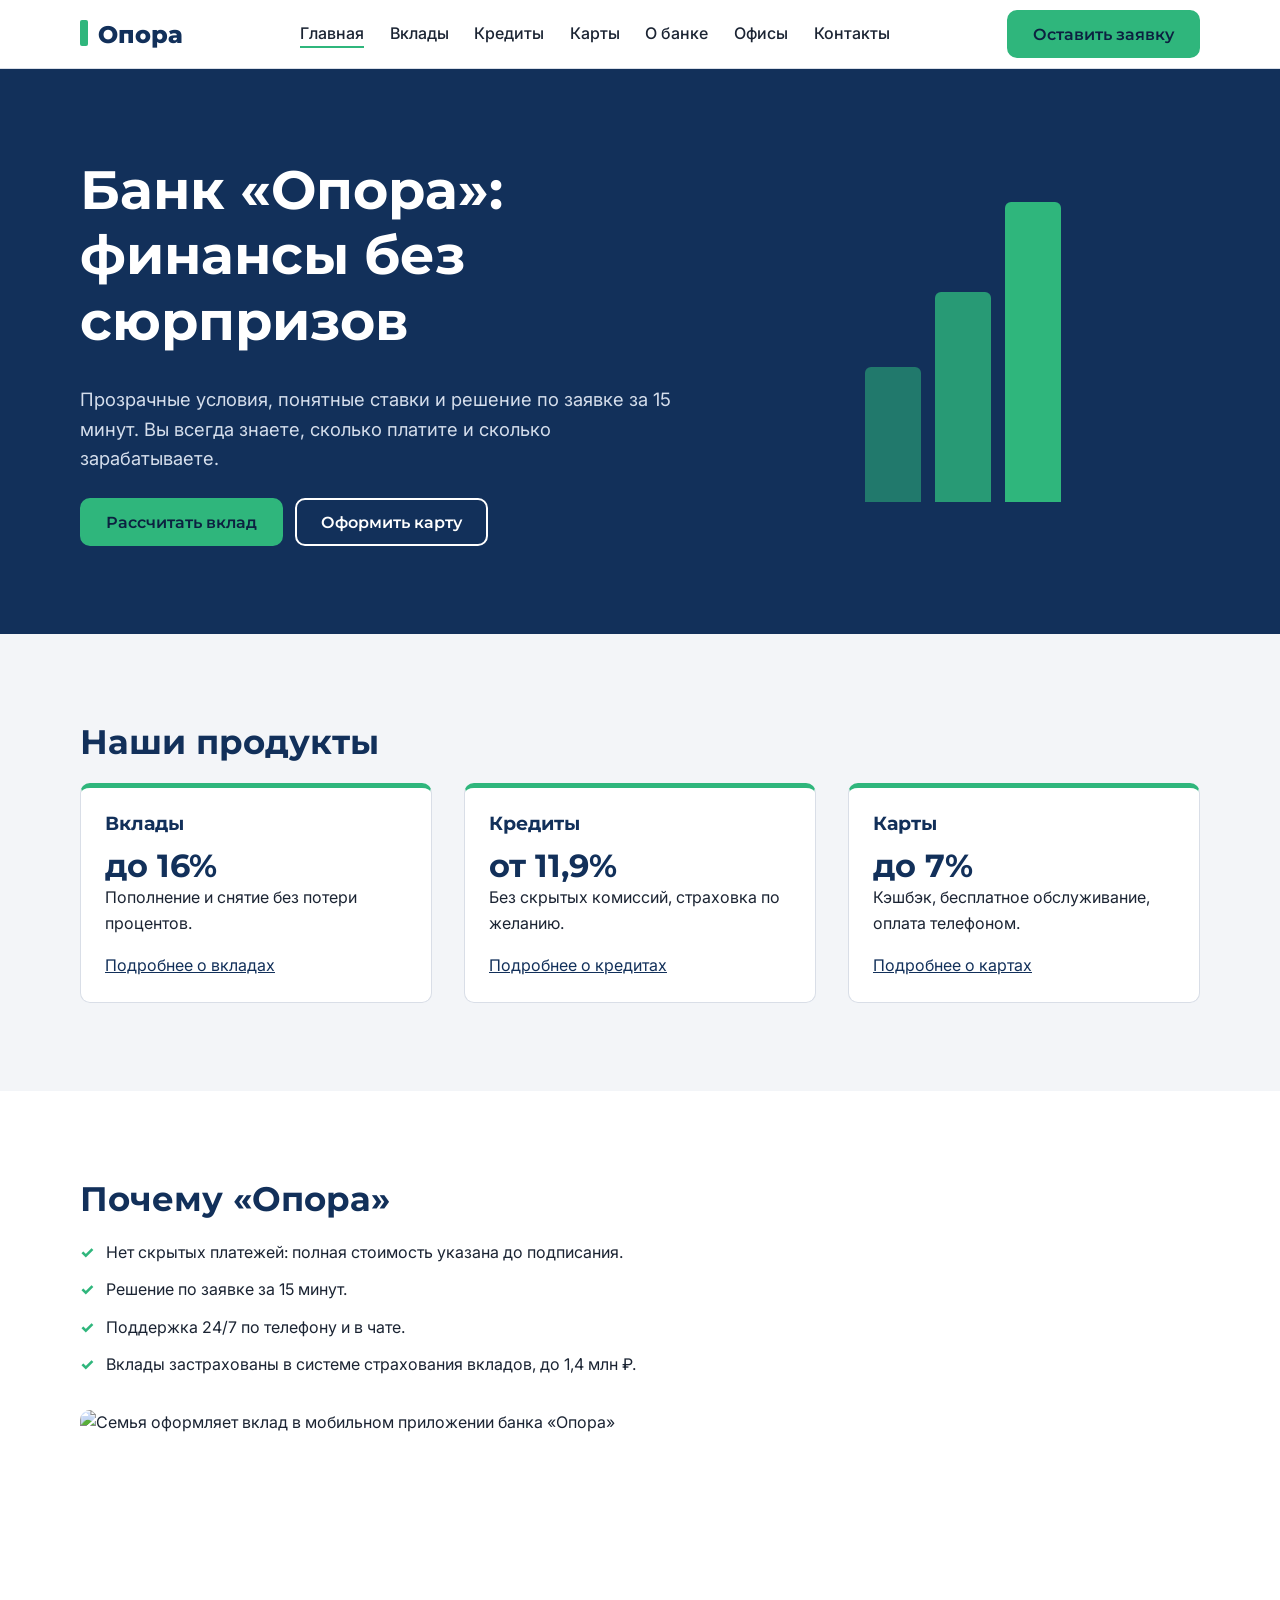
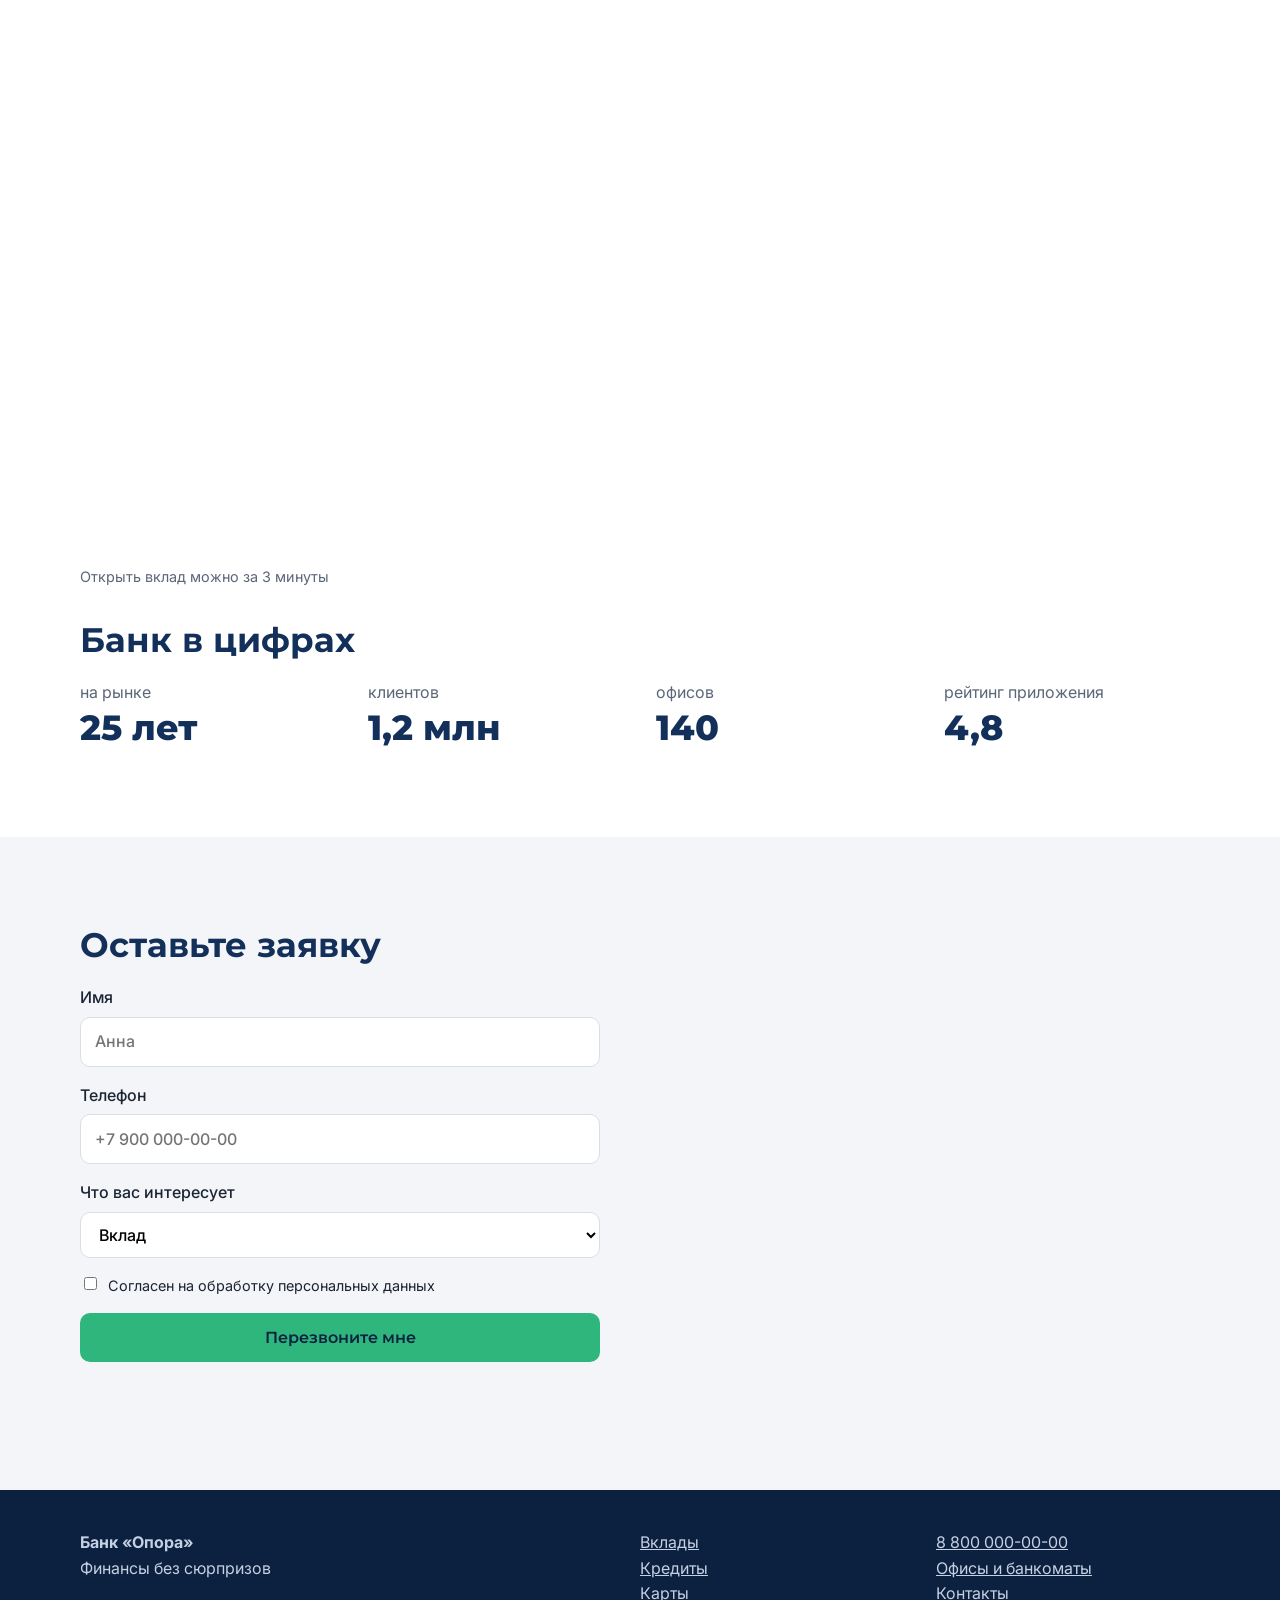
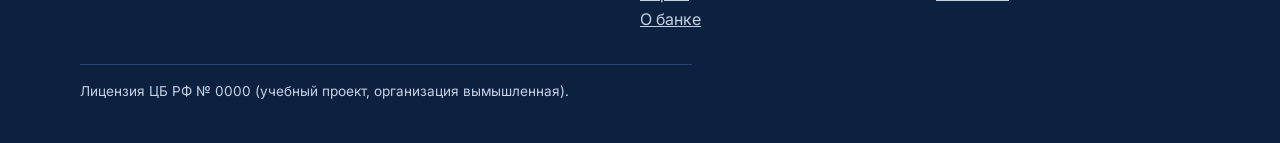
==== index.html @ 125a6b94 "Add files via upload" ====
<!DOCTYPE html>
<html lang="ru">
<head>
  <meta charset="UTF-8">
  <meta name="viewport" content="width=device-width, initial-scale=1">
  <title>Банк «Опора» — вклады, кредиты и карты без скрытых условий</title>
  <meta name="description" content="Банк «Опора»: вклады до 16% годовых, кредиты без скрытых комиссий и карты с кэшбэком. Рассчитайте доход онлайн и оставьте заявку за 3 минуты.">
  <meta name="keywords" content="банк, вклады, кредит наличными, дебетовая карта, кэшбэк, онлайн-заявка">
  <link rel="preconnect" href="https://fonts.googleapis.com">
  <link rel="preconnect" href="https://fonts.gstatic.com" crossorigin>
  <link rel="stylesheet" href="https://fonts.googleapis.com/css2?family=Inter:wght@400;500&family=Montserrat:wght@600;700;800&display=swap">
  <link rel="stylesheet" href="style.css">
  <!-- Микроразметка Schema.org (JSON-LD): организация -->
  <script type="application/ld+json">
  {
    "@context": "https://schema.org",
    "@type": "BankOrCreditUnion",
    "name": "Банк «Опора»",
    "slogan": "Финансы без сюрпризов",
    "telephone": "+7-800-000-00-00",
    "url": "https://bank.example.ru/"
  }
  </script>
  <!-- Yandex.Metrika counter -->
<script type="text/javascript">
    (function(m,e,t,r,i,k,a){
        m[i]=m[i]||function(){(m[i].a=m[i].a||[]).push(arguments)};
        m[i].l=1*new Date();
        for (var j = 0; j < document.scripts.length; j++) {if (document.scripts[j].src === r) { return; }}
        k=e.createElement(t),a=e.getElementsByTagName(t)[0],k.async=1,k.src=r,a.parentNode.insertBefore(k,a)
    })(window, document,'script','https://mc.yandex.ru/metrika/tag.js?id=113597679', 'ym');

    ym(113597679, 'init', {ssr:true, webvisor:true, clickmap:true, ecommerce:"dataLayer", referrer: document.referrer, url: location.href, accurateTrackBounce:true, trackLinks:true});
</script>
<noscript><div><img src="https://mc.yandex.ru/watch/113597679" style="position:absolute; left:-9999px;" alt="" /></div></noscript>
<!-- /Yandex.Metrika counter -->
 <script async src="https://www.googletagmanager.com/gtag/js?id=G-XXXXXXXXXX"></script>
<script>
  window.dataLayer = window.dataLayer || [];
  function gtag(){dataLayer.push(arguments);}
  gtag('js', new Date());
  gtag('config', 'G-KY3PJBNXJ1');
</script>
</head>
<body>

<header class="header">
  <div class="container header__inner">
    <a class="logo" href="index.html">Опора</a>
    <button class="burger" type="button" aria-label="Открыть меню" aria-expanded="false">☰</button>
    <nav class="nav" aria-label="Основное меню">
      <ul class="nav__list">
        <li><a class="nav__link nav__link--active" href="index.html">Главная</a></li>
        <li><a class="nav__link" href="deposits.html">Вклады</a></li>
        <li><a class="nav__link" href="credits.html">Кредиты</a></li>
        <li><a class="nav__link" href="cards.html">Карты</a></li>
        <li><a class="nav__link" href="about.html">О банке</a></li>
        <li><a class="nav__link" href="offices.html">Офисы</a></li>
        <li><a class="nav__link" href="contacts.html">Контакты</a></li>
      </ul>
    </nav>
    <a class="btn header__cta" href="#lead">Оставить заявку</a>
  </div>
</header>

<main>
  <!-- Главный экран -->
  <section class="hero section">
    <div class="container hero__inner">
      <div>
        <h1>Банк «Опора»: финансы без сюрпризов</h1>
        <p class="hero__text">Прозрачные условия, понятные ставки и решение по заявке за 15 минут. Вы всегда знаете, сколько платите и сколько зарабатываете.</p>
        <div class="hero__actions">
          <a class="btn" href="deposits.html">Рассчитать вклад</a>
          <a class="btn btn--ghost" href="cards.html">Оформить карту</a>
        </div>
      </div>
      <!-- Декоративный элемент, скринридер его пропускает -->
      <div class="pillars" aria-hidden="true">
        <span class="pillars__bar"></span>
        <span class="pillars__bar"></span>
        <span class="pillars__bar"></span>
      </div>
    </div>
  </section>

  <!-- Продукты -->
  <section class="section">
    <div class="container">
      <h2>Наши продукты</h2>
      <div class="cards">
        <article class="card">
          <h3>Вклады</h3>
          <p class="card__rate">до 16%</p>
          <p>Пополнение и снятие без потери процентов.</p>
          <a href="deposits.html">Подробнее о вкладах</a>
        </article>
        <article class="card">
          <h3>Кредиты</h3>
          <p class="card__rate">от 11,9%</p>
          <p>Без скрытых комиссий, страховка по желанию.</p>
          <a href="credits.html">Подробнее о кредитах</a>
        </article>
        <article class="card">
          <h3>Карты</h3>
          <p class="card__rate">до 7%</p>
          <p>Кэшбэк, бесплатное обслуживание, оплата телефоном.</p>
          <a href="cards.html">Подробнее о картах</a>
        </article>
      </div>
    </div>
  </section>

  <!-- Преимущества и цифры -->
  <section class="section section--white">
    <div class="container">
      <h2>Почему «Опора»</h2>
      <ul class="features">
        <li class="features__item">Нет скрытых платежей: полная стоимость указана до подписания.</li>
        <li class="features__item">Решение по заявке за 15 минут.</li>
        <li class="features__item">Поддержка 24/7 по телефону и в чате.</li>
        <li class="features__item">Вклады застрахованы в системе страхования вкладов, до 1,4 млн ₽.</li>
      </ul>
      <figure class="media">
       <img src="images/family-app.webp" alt="Семья оформляет вклад в мобильном приложении банка «Опора»" width="1200" height="800" loading="lazy">
      <figcaption>Открыть вклад можно за 3 минуты</figcaption>
      </figure>
      <h2>Банк в цифрах</h2>
      <dl class="stats">
        <div><dd class="stats__value">25 лет</dd><dt class="stats__label">на рынке</dt></div>
        <div><dd class="stats__value">1,2 млн</dd><dt class="stats__label">клиентов</dt></div>
        <div><dd class="stats__value">140</dd><dt class="stats__label">офисов</dt></div>
        <div><dd class="stats__value">4,8</dd><dt class="stats__label">рейтинг приложения</dt></div>
      </dl>
    </div>
  </section>

  <!-- Форма заявки -->
  <section class="section" id="lead">
    <div class="container">
      <h2>Оставьте заявку</h2>
      <form class="form" id="lead-form" novalidate>
        <label class="form__field">Имя
          <input class="form__input" type="text" name="name" required minlength="2" placeholder="Анна" autocomplete="name">
        </label>
        <label class="form__field">Телефон
          <input class="form__input" type="tel" name="phone" required pattern="[0-9+()\s-]{10,}" placeholder="+7 900 000-00-00" autocomplete="tel">
        </label>
        <label class="form__field">Что вас интересует
          <select class="form__input" name="product">
            <option>Вклад</option>
            <option>Кредит</option>
            <option>Карта</option>
          </select>
        </label>
        <label class="form__check">
          <input type="checkbox" name="agree" required>
          Согласен на обработку персональных данных
        </label>
        <button class="btn" type="submit">Перезвоните мне</button>
        <p class="form__msg" role="status"></p>
      </form>
    </div>
  </section>
</main>

<footer class="footer">
  <div class="container footer__inner">
    <div>
      <strong>Банк «Опора»</strong>
      <p>Финансы без сюрпризов</p>
    </div>
    <ul class="footer__list">
      <li><a href="deposits.html">Вклады</a></li>
      <li><a href="credits.html">Кредиты</a></li>
      <li><a href="cards.html">Карты</a></li>
      <li><a href="about.html">О банке</a></li>
    </ul>
    <ul class="footer__list">
      <li><a href="tel:+78000000000">8 800 000-00-00</a></li>
      <li><a href="offices.html">Офисы и банкоматы</a></li>
      <li><a href="contacts.html">Контакты</a></li>
    </ul>
    <p class="footer__small">Лицензия ЦБ РФ № 0000 (учебный проект, организация вымышленная).</p>
  </div>
</footer>

<script src="script.js"></script>
</body>
</html>
---- style.css ----
/* ==========================================================
   Банк «Опора» — общий файл стилей (учебный проект)
   Методология: БЭМ (блок__элемент--модификатор)
   ========================================================== */

/* ---------- 1. Переменные (CSS custom properties) ---------- */
:root {
  --navy: #12305a;
  --navy-dark: #0c2140;
  --green: #2fb67c;
  --bg: #f3f5f8;
  --white: #ffffff;
  --text: #1b2433;
  --muted: #5b6678;
  --line: #d9dee7;
  --radius: 10px;
  --container: 1120px;
  /* clamp(мин, предпочтительное, макс) — плавный отступ без @media */
  --gap: clamp(16px, 3vw, 32px);
  --font-head: "Montserrat", Arial, sans-serif;
  --font-body: "Inter", Arial, sans-serif;
}

/* ---------- 2. Базовые стили ---------- */
*, *::before, *::after { box-sizing: border-box; }

body {
  margin: 0;
  font-family: var(--font-body);
  font-size: 1rem;
  line-height: 1.6;
  color: var(--text);
  background: var(--bg);
}

h1, h2, h3 { font-family: var(--font-head); line-height: 1.2; color: var(--navy); margin: 0 0 .6em; }
h1 { font-size: clamp(2rem, 5vw, 3.4rem); }
h2 { font-size: clamp(1.5rem, 3vw, 2.1rem); }
h3 { font-size: 1.2rem; }
p  { margin: 0 0 1em; max-width: 68ch; } /* строка < 80 символов */

a { color: var(--navy); }

/* Видимый фокус для клавиатуры (доступность) */
:focus-visible { outline: 3px solid var(--green); outline-offset: 2px; }

.container { width: min(100% - 2 * var(--gap), var(--container)); margin-inline: auto; }
.section { padding-block: clamp(40px, 7vw, 88px); }
.section--white { background: var(--white); }

/* ---------- 3. Кнопки ---------- */
.btn {
  display: inline-block;
  padding: .8em 1.5em;
  border: 2px solid var(--green);
  border-radius: var(--radius);
  background: var(--green);
  color: var(--navy-dark);
  font: 600 1rem var(--font-head);
  text-decoration: none;
  cursor: pointer;
  transition: transform .15s, background .15s;
}
.btn:hover  { background: #27a06c; transform: translateY(-2px); }
.btn:active { transform: translateY(0); }
.btn--ghost { background: transparent; color: var(--white); border-color: var(--white); }
.btn--ghost:hover { background: rgba(255, 255, 255, .15); }

/* ---------- 4. Шапка и навигация ---------- */
.header { background: var(--white); border-bottom: 1px solid var(--line); position: sticky; top: 0; z-index: 10; }
.header__inner { display: flex; align-items: center; justify-content: space-between; gap: var(--gap); min-height: 68px; }

.logo { font: 800 1.5rem var(--font-head); color: var(--navy); text-decoration: none; }
/* Псевдоэлемент: зелёная «опора» перед названием */
.logo::before {
  content: ""; display: inline-block; width: 8px; height: 1.1em;
  background: var(--green); margin-right: .4em; vertical-align: -.15em; border-radius: 2px;
}

.nav__list { display: flex; gap: clamp(12px, 2vw, 28px); list-style: none; margin: 0; padding: 0; }
.nav__link { text-decoration: none; color: var(--text); font-weight: 500; padding-block: .3em; position: relative; }
/* Подчёркивание, растущее при наведении */
.nav__link::after {
  content: ""; position: absolute; left: 0; bottom: 0; height: 2px; width: 0;
  background: var(--green); transition: width .2s;
}
.nav__link:hover::after, .nav__link--active::after { width: 100%; }

.burger { display: none; background: none; border: 0; font-size: 1.8rem; color: var(--navy); cursor: pointer; }

/* ---------- 5. Герой (главный экран) ---------- */
.hero { background: var(--navy); color: var(--white); overflow: hidden; }
.hero__inner { display: grid; grid-template-columns: 1.3fr 1fr; align-items: center; gap: var(--gap); }
.hero h1 { color: var(--white); }
.hero__text { font-size: 1.15rem; color: #d5deec; }
.hero__actions { display: flex; flex-wrap: wrap; gap: 12px; margin-top: 1.5em; }

/* Три «опоры» разной высоты — рисуем чистым CSS, без картинок */
.pillars { display: flex; align-items: flex-end; justify-content: center; gap: 14px; height: 300px; }
.pillars__bar {
  width: 56px; background: var(--green); border-radius: 6px 6px 0 0;
  transform-origin: bottom;
  animation: grow 1s ease-out both; /* единственная анимация при загрузке */
}
.pillars__bar:nth-child(1) { height: 45%;  animation-delay: .1s; opacity: .55; }
.pillars__bar:nth-child(2) { height: 70%;  animation-delay: .3s; opacity: .8; }
.pillars__bar:nth-child(3) { height: 100%; animation-delay: .5s; }

@keyframes grow { from { transform: scaleY(0); } to { transform: scaleY(1); } }

/* ---------- 6. Карточки продуктов ---------- */
.cards { display: grid; grid-template-columns: repeat(auto-fit, minmax(240px, 1fr)); gap: var(--gap); }
.card { background: var(--white); border: 1px solid var(--line); border-radius: var(--radius); padding: 24px; border-top: 5px solid var(--green); }
.card__rate { font: 700 2rem var(--font-head); color: var(--navy); margin: 0; }
.card:hover { box-shadow: 0 8px 24px rgba(18, 48, 90, .12); }

/* ---------- 7. Список преимуществ и цифры ---------- */
.features { list-style: none; padding: 0; margin: 0; display: grid; gap: 12px; }
.features__item { padding-left: 1.6em; position: relative; }
.features__item::before { content: "✓"; position: absolute; left: 0; color: var(--green); font-weight: 800; }

.stats { display: grid; grid-template-columns: repeat(auto-fit, minmax(140px, 1fr)); gap: var(--gap); margin: 0; }
/* В HTML сначала термин (dt), на экране сверху значение */
.stats > div { display: flex; flex-direction: column-reverse; }
.stats__value { font: 800 2.2rem var(--font-head); color: var(--navy); margin: 0; }
.stats__label { margin: 0; color: var(--muted); }

/* Текст только для скринридеров */
.visually-hidden { position: absolute; width: 1px; height: 1px; overflow: hidden; clip-path: inset(50%); white-space: nowrap; }

/* ---------- 8. Таблицы ---------- */
.table-wrap { overflow-x: auto; } /* таблица прокручивается внутри, страница — нет */
.table { width: 100%; border-collapse: collapse; background: var(--white); }
.table th, .table td { padding: 12px 16px; text-align: left; border-bottom: 1px solid var(--line); }
.table thead th { background: var(--navy); color: var(--white); }
.table tbody tr:nth-child(even) { background: var(--bg); } /* зебра */
.table tbody tr:hover { background: #e4f5ed; }

/* ---------- 9. Формы и калькулятор ---------- */
.form { display: grid; gap: 16px; max-width: 520px; }
.form__field { display: grid; gap: 6px; font-weight: 500; }
.form__input {
  padding: .7em .9em; border: 1px solid var(--line); border-radius: var(--radius);
  font: inherit; background: var(--white);
}
.form__input:focus { border-color: var(--navy); }
.form__input:invalid:not(:placeholder-shown) { border-color: #c0392b; } /* ошибка */
.form__check { display: flex; gap: 8px; align-items: flex-start; font-weight: 400; font-size: .9rem; }
.form__msg { min-height: 1.5em; font-weight: 600; color: #1d7a52; margin: 0; }

.calc { display: grid; grid-template-columns: 1fr 1fr; gap: var(--gap); align-items: start; }
.calc__result { background: var(--navy); color: var(--white); border-radius: var(--radius); padding: 28px; }
.calc__total { font: 800 clamp(1.8rem, 4vw, 2.6rem) var(--font-head); margin: .2em 0; }
.calc__result p { color: #d5deec; margin: 0; }

/* ---------- 10. Шаги и FAQ ---------- */
.steps { counter-reset: step; list-style: none; padding: 0; display: grid; gap: 16px; }
.steps__item { counter-increment: step; padding-left: 56px; position: relative; }
.steps__item::before {
  content: counter(step); position: absolute; left: 0; top: 0;
  width: 40px; height: 40px; border-radius: 50%; background: var(--navy); color: var(--white);
  display: grid; place-items: center; font: 700 1.1rem var(--font-head);
}

.faq__item { background: var(--white); border: 1px solid var(--line); border-radius: var(--radius); padding: 14px 18px; margin-bottom: 10px; }
.faq__q { font-weight: 600; cursor: pointer; }
.faq__item[open] { border-color: var(--green); }

/* ---------- 11. Подвал ---------- */
.footer { background: var(--navy-dark); color: #c5d0e2; padding-block: 40px; }
.footer__inner { display: grid; grid-template-columns: 2fr 1fr 1fr; gap: var(--gap); }
.footer a { color: #c5d0e2; }
.footer__list { list-style: none; padding: 0; margin: 0; }
.footer__small { grid-column: 1 / -1; font-size: .85rem; border-top: 1px solid #2a4469; padding-top: 16px; margin: 0; }

/* ---------- 12. Адаптивность (брейкпоинты 900 / 640 px) ---------- */
@media (max-width: 900px) {
  .hero__inner, .calc { grid-template-columns: 1fr; }
  .pillars { height: 180px; }
  .footer__inner { grid-template-columns: 1fr 1fr; }
}

@media (max-width: 640px) {
  .burger { display: block; }
  .nav { display: none; position: absolute; top: 68px; left: 0; right: 0; background: var(--white); border-bottom: 1px solid var(--line); padding: 12px var(--gap); }
  .nav--open { display: block; } /* класс добавляет script.js */
  .nav__list { flex-direction: column; }
  .header__cta { display: none; }
  .footer__inner { grid-template-columns: 1fr; }
}

/* Уважаем настройку «уменьшить анимацию» в системе */
@media (prefers-reduced-motion: reduce) {
  * { animation: none !important; transition: none !important; }
}

/* ---------- 13. Дополнения: банковская карта (cards.html) ---------- */
.bankcard {
  position: relative; aspect-ratio: 1.586; /* пропорции реальной карты */
  border-radius: 14px; padding: 20px; color: var(--white);
  background: var(--navy); display: flex; align-items: flex-end;
  font: 600 1.1rem var(--font-head); transition: transform .25s;
}
.bankcard:hover { transform: rotate(-2deg) translateY(-4px); }
/* Чип карты */
.bankcard::before {
  content: ""; position: absolute; top: 22px; left: 20px;
  width: 44px; height: 32px; border-radius: 6px; background: #e6c97a;
}
/* Круг-логотип в углу */
.bankcard::after {
  content: ""; position: absolute; top: 20px; right: 20px;
  width: 30px; height: 30px; border-radius: 50%; background: var(--green);
}
.bankcard--green { background: #1d7a52; }
.bankcard--dark  { background: var(--navy-dark); }
.bankcard--green::after, .bankcard--dark::after { background: var(--white); }
.card__media { margin-bottom: 16px; }

/* ---------- 14. Картинки с подписью (адаптивные) ---------- */
.media { margin: var(--gap) 0; }
.media img {
  display: block;
  width: 100%;        /* тянется по ширине контейнера */
  height: auto;       /* высота считается по пропорциям из width/height */
  border-radius: var(--radius);
}
.media figcaption { margin-top: 8px; font-size: .9rem; color: var(--muted); }
.media--narrow { max-width: 800px; } /* для deposit-coins (800 px) */
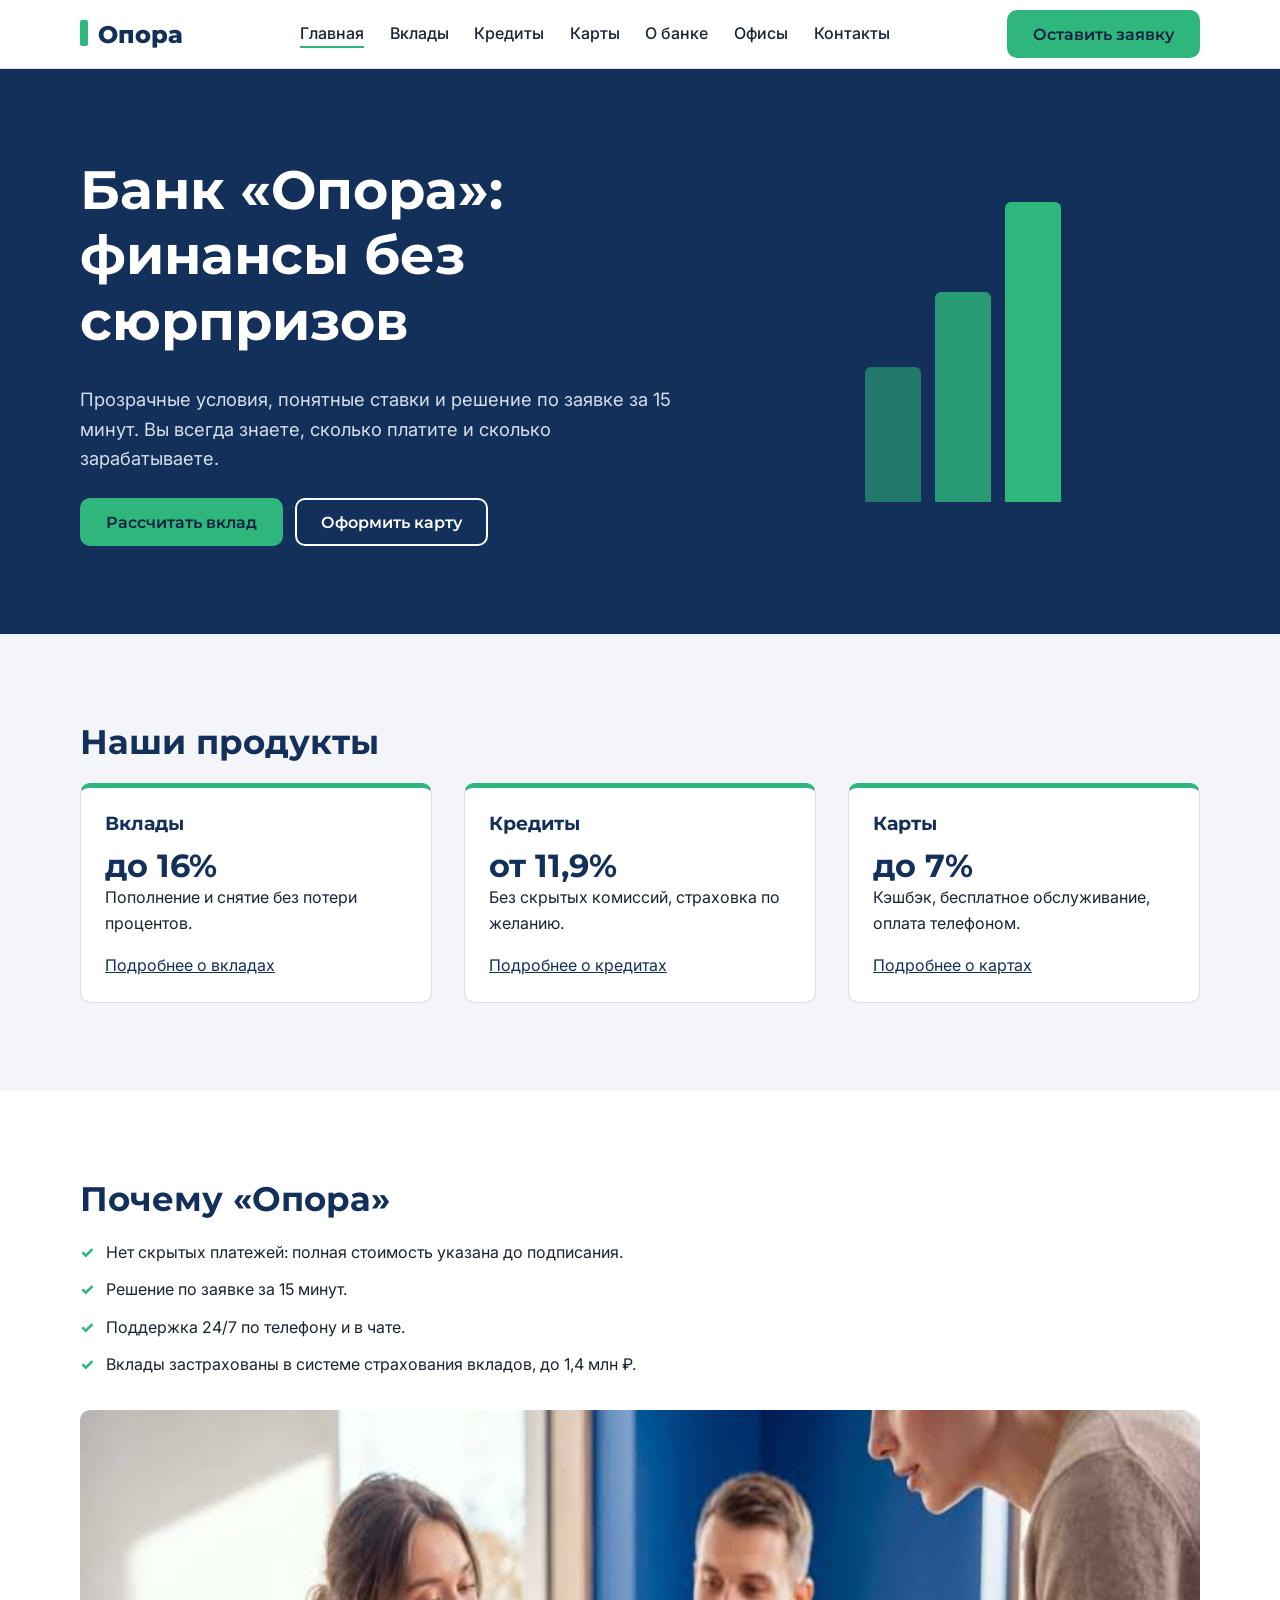
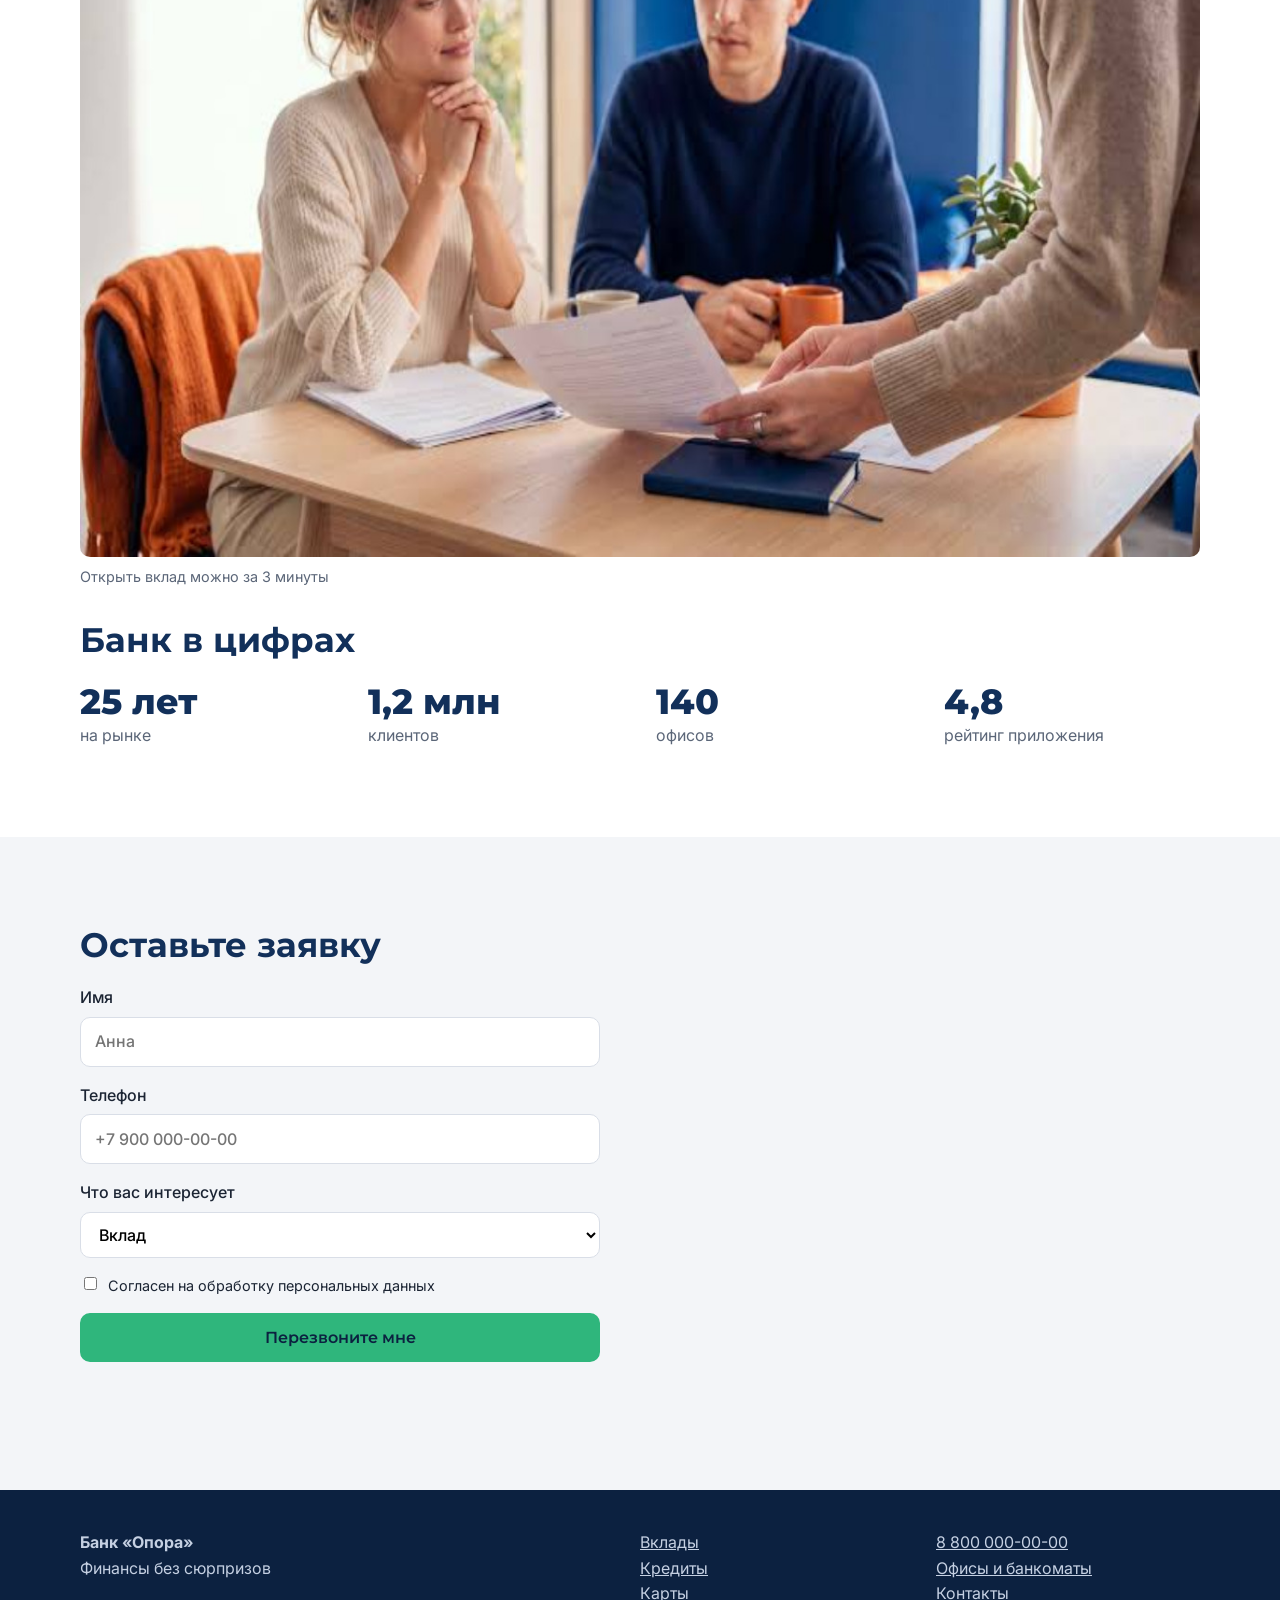
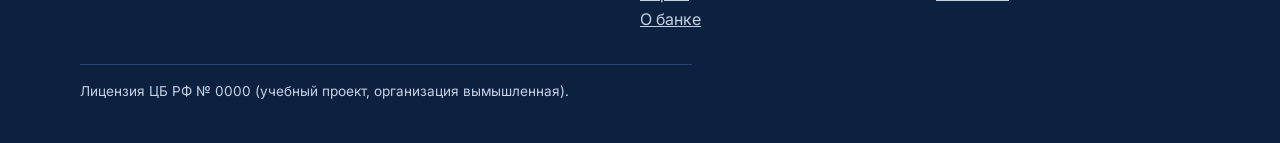
==== commit 1ebc088d: "Add files via upload" ====
--- a/index.html
+++ b/index.html
@@ -22,7 +22,7 @@
   }
   </script>
   <!-- Yandex.Metrika counter -->
-<script type="text/javascript">
+<script>
     (function(m,e,t,r,i,k,a){
         m[i]=m[i]||function(){(m[i].a=m[i].a||[]).push(arguments)};
         m[i].l=1*new Date();
@@ -32,7 +32,6 @@
 
     ym(113597679, 'init', {ssr:true, webvisor:true, clickmap:true, ecommerce:"dataLayer", referrer: document.referrer, url: location.href, accurateTrackBounce:true, trackLinks:true});
 </script>
-<noscript><div><img src="https://mc.yandex.ru/watch/113597679" style="position:absolute; left:-9999px;" alt="" /></div></noscript>
 <!-- /Yandex.Metrika counter -->
  <script async src="https://www.googletagmanager.com/gtag/js?id=G-XXXXXXXXXX"></script>
 <script>
@@ -43,7 +42,7 @@
 </script>
 </head>
 <body>
-
+<noscript><div><img src="https://mc.yandex.ru/watch/113597679" style="position:absolute; left:-9999px;" alt=""></div></noscript>
 <header class="header">
   <div class="container header__inner">
     <a class="logo" href="index.html">Опора</a>
@@ -127,10 +126,10 @@
       </figure>
       <h2>Банк в цифрах</h2>
       <dl class="stats">
-        <div><dd class="stats__value">25 лет</dd><dt class="stats__label">на рынке</dt></div>
-        <div><dd class="stats__value">1,2 млн</dd><dt class="stats__label">клиентов</dt></div>
-        <div><dd class="stats__value">140</dd><dt class="stats__label">офисов</dt></div>
-        <div><dd class="stats__value">4,8</dd><dt class="stats__label">рейтинг приложения</dt></div>
+        <div><dt class="stats__label">на рынке</dt><dd class="stats__value">25 лет</dd></div>
+        <div><dt class="stats__label">клиентов</dt><dd class="stats__value">1,2 млн</dd></div>
+        <div><dt class="stats__label">офисов</dt><dd class="stats__value">140</dd></div>
+        <div><dt class="stats__label">рейтинг приложения</dt><dd class="stats__value">4,8</dd></div>
       </dl>
     </div>
   </section>
@@ -144,7 +143,7 @@
           <input class="form__input" type="text" name="name" required minlength="2" placeholder="Анна" autocomplete="name">
         </label>
         <label class="form__field">Телефон
-          <input class="form__input" type="tel" name="phone" required pattern="[0-9+()\s-]{10,}" placeholder="+7 900 000-00-00" autocomplete="tel">
+          <input class="form__input" type="tel" name="phone" required pattern="[0-9+\s\-\(\)]{10,}" placeholder="+7 900 000-00-00" autocomplete="tel">
         </label>
         <label class="form__field">Что вас интересует
           <select class="form__input" name="product">
